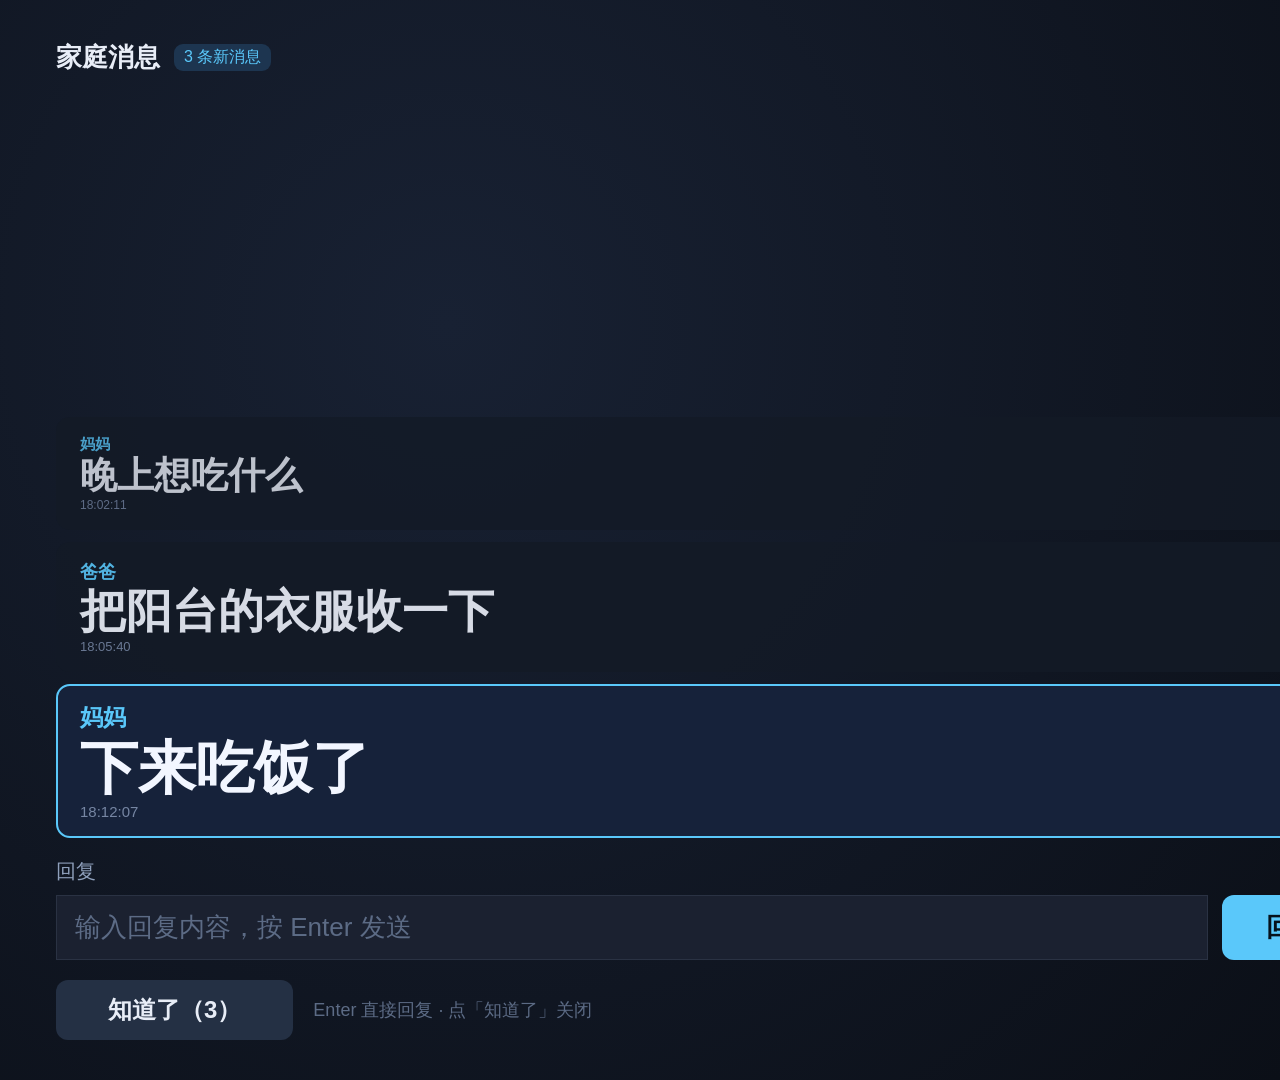
==== docs/mockup-agent-popup.html @ 02360a9e "v0.2.0 双向对话：PC 弹窗回复 + 消息堆叠 + 历史弹幕流 服务端 - messages 表新增 sender_kind / sender_device_id，老库启动自动 ALTER TA" ====
<!DOCTYPE html>
<html lang="zh-CN">
<head>
<meta charset="utf-8">
<title>Family Agent 弹窗 · 消息堆叠 + 弹幕对话</title>
<style>
  /* 按 PopupWindow.xaml 的比例/配色/字号规则 1:1 复刻，用于预览弹窗外观。
     真实的 Windows 端是 WPF 渲染，这里给出等价的 HTML 预览。 */
  *{box-sizing:border-box;margin:0;padding:0}
  body{width:1920px;height:1080px;overflow:hidden;
       font-family:"Microsoft YaHei","PingFang SC","Segoe UI",sans-serif;
       background:radial-gradient(circle at 35% 30%, #182133 0%, #0B0F17 100%);
       color:#E8EDF7;display:flex}

  /* ── 左栏 73% ── */
  .left{width:73%;padding:40px 40px 40px 56px;display:flex;flex-direction:column}

  .head{display:flex;align-items:center;gap:14px;margin-bottom:16px}
  .head .t{font-size:26px;font-weight:600}
  .badge{background:#1D3550;color:#5AC8FA;font-size:16px;
         border-radius:9px;padding:3px 10px}

  .stack{flex:1;display:flex;flex-direction:column;justify-content:flex-end;
         gap:12px;overflow:hidden}
  .card{border-radius:14px;padding:16px 22px;background:#131A26;
        border:2px solid transparent}
  .card .who{color:#5AC8FA;font-weight:600}
  .card .msg{color:#F2F6FF;font-weight:700;line-height:1.2}
  .card .at{color:#7686A3}

  /* 最新一条最大最亮；往上逐级 ×0.80 */
  .card.newest{background:#16223A;border-color:#5AC8FA;opacity:1}
  .card.d1{opacity:.88}
  .card.d2{opacity:.76}

  .reply-label{font-size:20px;color:#8FA0BC;margin:20px 0 10px}
  .reply-row{display:flex;gap:14px;align-items:stretch}
  .reply-box{flex:1;font-size:26px;padding:14px 18px;background:#1B2130;
             border:1px solid #2A3243;color:#5C6B85;display:flex;align-items:center}
  .btn-reply{font-size:26px;font-weight:600;color:#06121C;background:#5AC8FA;
             border-radius:12px;padding:0 44px;display:flex;align-items:center}

  .bottom{display:flex;align-items:center;margin-top:20px}
  .btn-ok{font-size:24px;font-weight:600;color:#E8EDF7;background:#243044;
          border-radius:12px;padding:14px 52px}
  .hint{font-size:18px;color:#5C6B85;margin-left:20px}

  /* ── 右栏 27%：弹幕式对话流 ──────────────────────────
     无面板、无卡片、无滚动条，文字往上流，顶部渐隐 */
  .danmaku{width:27%;padding:40px 40px 40px 8px;display:flex;flex-direction:column;
           justify-content:flex-end;overflow:hidden;opacity:.95;
           -webkit-mask-image:linear-gradient(to bottom,
             rgba(0,0,0,0) 0%, rgba(0,0,0,.4) 10%, #000 42%, #000 100%);
           mask-image:linear-gradient(to bottom,
             rgba(0,0,0,0) 0%, rgba(0,0,0,.4) 10%, #000 42%, #000 100%);}
  .dm{margin-bottom:18px}
  .dm .h{font-size:15px;font-weight:600;color:#4FA9D6}
  .dm.out .h{color:#C9A24D}
  .dm .c{font-size:21px;color:#D7E1F2;line-height:1.29;margin-top:3px}
</style>
</head>
<body>

  <div class="left">
    <div class="head">
      <span class="t">家庭消息</span>
      <span class="badge">3 条新消息</span>
    </div>

    <!-- 最早发的在最上面 → 最晚发的最下面 -->
    <div class="stack">
      <div class="card d2">
        <div class="who" style="font-size:15px">妈妈</div>
        <div class="msg" style="font-size:37px">晚上想吃什么</div>
        <div class="at" style="font-size:12px">18:02:11</div>
      </div>

      <div class="card d1">
        <div class="who" style="font-size:18px">爸爸</div>
        <div class="msg" style="font-size:46px">把阳台的衣服收一下</div>
        <div class="at" style="font-size:13px">18:05:40</div>
      </div>

      <div class="card newest">
        <div class="who" style="font-size:23px">妈妈</div>
        <div class="msg" style="font-size:58px">下来吃饭了</div>
        <div class="at" style="font-size:15px">18:12:07</div>
      </div>
    </div>

    <div class="reply-label">回复</div>
    <div class="reply-row">
      <div class="reply-box">输入回复内容，按 Enter 发送</div>
      <div class="btn-reply">回复</div>
    </div>

    <div class="bottom">
      <div class="btn-ok">知道了（3）</div>
      <div class="hint">Enter 直接回复 · 点「知道了」关闭</div>
    </div>
  </div>

  <!-- 弹幕流：旧的往上淡出 -->
  <div class="danmaku">
    <div class="dm"><div class="h">妈妈 · 17:38</div><div class="c">今晚几点回来</div></div>
    <div class="dm out"><div class="h">我 · 17:39</div><div class="c">大概七点</div></div>
    <div class="dm"><div class="h">妈妈 · 17:40</div><div class="c">路上买袋米</div></div>
    <div class="dm out"><div class="h">我 · 17:41</div><div class="c">好</div></div>
    <div class="dm"><div class="h">爸爸 · 17:52</div><div class="c">把路由器重启一下</div></div>
    <div class="dm out"><div class="h">我 · 17:54</div><div class="c">已经重启了</div></div>
    <div class="dm"><div class="h">妈妈 · 18:02</div><div class="c">晚上想吃什么</div></div>
    <div class="dm out"><div class="h">我 · 18:03</div><div class="c">随便，你做什么我吃什么</div></div>
    <div class="dm"><div class="h">爸爸 · 18:05</div><div class="c">把阳台的衣服收一下</div></div>
    <div class="dm out"><div class="h">我 · 18:06</div><div class="c">马上去</div></div>
    <div class="dm"><div class="h">妈妈 · 18:11</div><div class="c">快递放门口了</div></div>
    <div class="dm"><div class="h">妈妈 · 18:12</div><div class="c">下来吃饭了</div></div>
  </div>

</body>
</html>
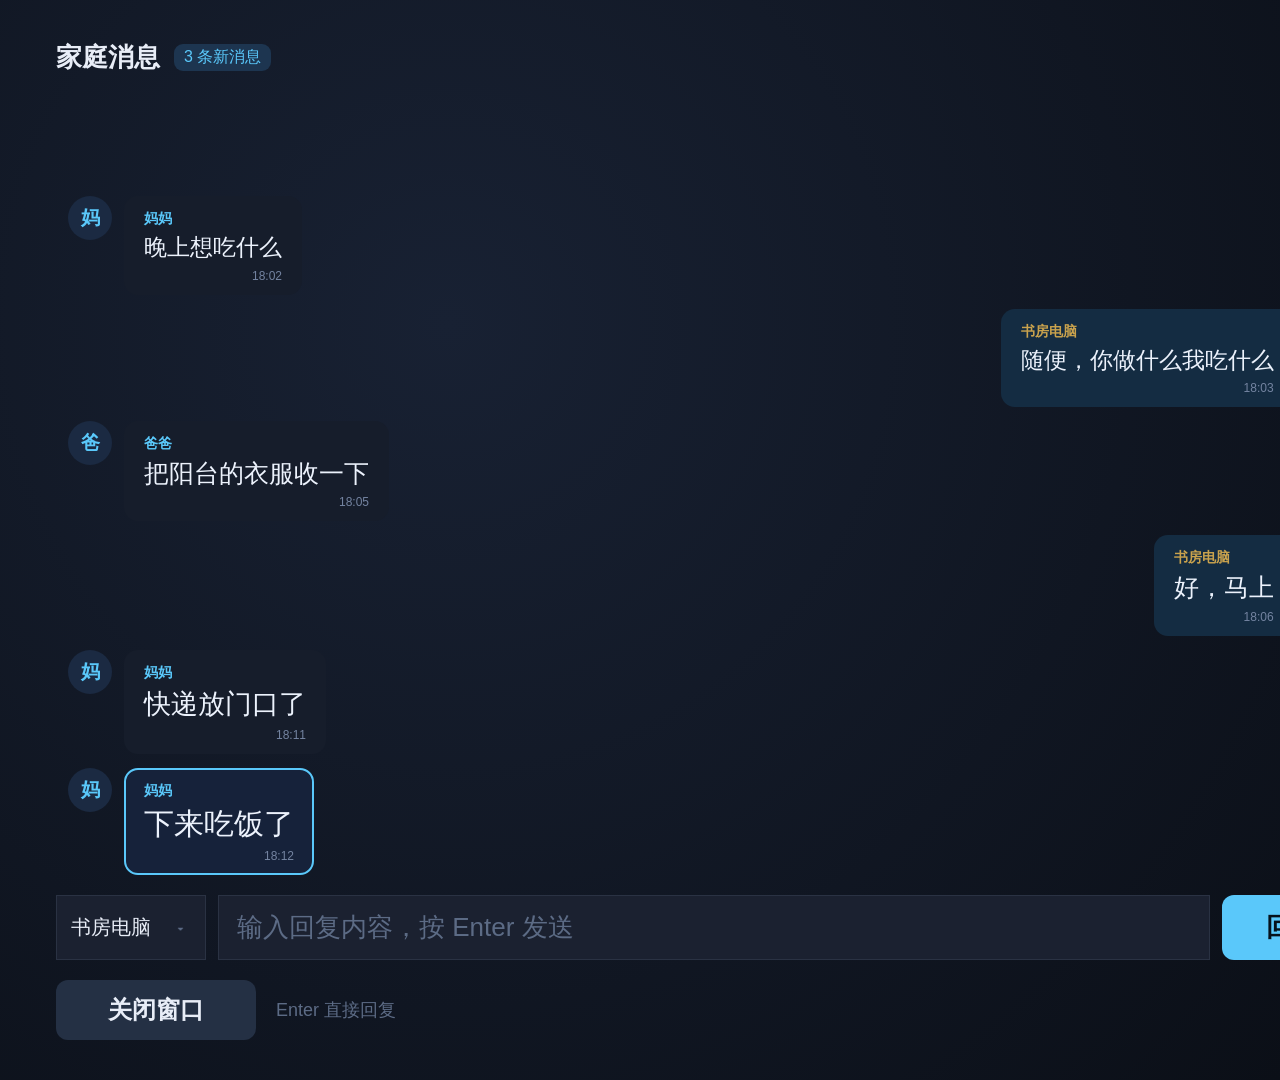
==== commit 21b1f107: "v0.3.0 PC 端聊天式对话 + 昵称本地化 + 修传出静默失败 PC Agent - 弹窗主区域改为聊天式：网页发来的靠左、本机回复的靠右，带头像与圆角气泡；   重开窗口时用服务端历史铺满，能" ====
--- a/docs/mockup-agent-popup.html
+++ b/docs/mockup-agent-popup.html
@@ -2,17 +2,17 @@
 <html lang="zh-CN">
 <head>
 <meta charset="utf-8">
-<title>Family Agent 弹窗 · 消息堆叠 + 弹幕对话</title>
+<title>Family Agent 弹窗 · 聊天式对话</title>
 <style>
   /* 按 PopupWindow.xaml 的比例/配色/字号规则 1:1 复刻，用于预览弹窗外观。
-     真实的 Windows 端是 WPF 渲染，这里给出等价的 HTML 预览。 */
+     真实 Windows 端是 WPF 渲染，这里给出等价的 HTML 预览。 */
   *{box-sizing:border-box;margin:0;padding:0}
   body{width:1920px;height:1080px;overflow:hidden;
        font-family:"Microsoft YaHei","PingFang SC","Segoe UI",sans-serif;
        background:radial-gradient(circle at 35% 30%, #182133 0%, #0B0F17 100%);
        color:#E8EDF7;display:flex}
 
-  /* ── 左栏 73% ── */
+  /* ── 左栏 73%：聊天式主对话区 ── */
   .left{width:73%;padding:40px 40px 40px 56px;display:flex;flex-direction:column}
 
   .head{display:flex;align-items:center;gap:14px;margin-bottom:16px}
@@ -20,21 +20,33 @@
   .badge{background:#1D3550;color:#5AC8FA;font-size:16px;
          border-radius:9px;padding:3px 10px}
 
-  .stack{flex:1;display:flex;flex-direction:column;justify-content:flex-end;
-         gap:12px;overflow:hidden}
-  .card{border-radius:14px;padding:16px 22px;background:#131A26;
-        border:2px solid transparent}
-  .card .who{color:#5AC8FA;font-weight:600}
-  .card .msg{color:#F2F6FF;font-weight:700;line-height:1.2}
-  .card .at{color:#7686A3}
+  .thread{flex:1;display:flex;flex-direction:column;justify-content:flex-end;
+          gap:14px;overflow:hidden}
 
-  /* 最新一条最大最亮；往上逐级 ×0.80 */
-  .card.newest{background:#16223A;border-color:#5AC8FA;opacity:1}
-  .card.d1{opacity:.88}
-  .card.d2{opacity:.76}
+  .row{display:flex;align-items:flex-start;max-width:100%}
+  .row.in{justify-content:flex-start}
+  .row.out{justify-content:flex-end}
 
-  .reply-label{font-size:20px;color:#8FA0BC;margin:20px 0 10px}
-  .reply-row{display:flex;gap:14px;align-items:stretch}
+  .avatar{width:44px;height:44px;border-radius:50%;flex:0 0 44px;
+          display:flex;align-items:center;justify-content:center;
+          font-size:19px;font-weight:600;margin:0 12px}
+  .in .avatar{background:#1B2A42;color:#5AC8FA}
+  .out .avatar{background:#243324;color:#C9A24D}
+
+  .bubble{background:#161D2B;border:2px solid transparent;border-radius:14px;
+          padding:12px 18px 10px;max-width:640px}
+  .out .bubble{background:#142C42}
+  .bubble.newest{background:#16223A;border-color:#5AC8FA}
+  .out .bubble.newest{background:#17304A;border-color:#C9A24D}
+
+  .who{font-size:14px;font-weight:600;color:#5AC8FA;margin-bottom:4px}
+  .out .who{color:#C9A24D}
+  .msg{color:#ECF2FC;line-height:1.35}
+  .at{font-size:12px;color:#7484A1;text-align:right;margin-top:5px}
+
+  .reply-row{display:flex;gap:12px;align-items:stretch;margin-top:20px}
+  .name-box{font-size:20px;padding:12px 14px;background:#1B2130;border:1px solid #2A3243;
+            color:#E8EDF7;display:flex;align-items:center;gap:26px;min-width:150px}
   .reply-box{flex:1;font-size:26px;padding:14px 18px;background:#1B2130;
              border:1px solid #2A3243;color:#5C6B85;display:flex;align-items:center}
   .btn-reply{font-size:26px;font-weight:600;color:#06121C;background:#5AC8FA;
@@ -45,8 +57,7 @@
           border-radius:12px;padding:14px 52px}
   .hint{font-size:18px;color:#5C6B85;margin-left:20px}
 
-  /* ── 右栏 27%：弹幕式对话流 ──────────────────────────
-     无面板、无卡片、无滚动条，文字往上流，顶部渐隐 */
+  /* ── 右栏 27%：弹幕式历史流 ── */
   .danmaku{width:27%;padding:40px 40px 40px 8px;display:flex;flex-direction:column;
            justify-content:flex-end;overflow:hidden;opacity:.95;
            -webkit-mask-image:linear-gradient(to bottom,
@@ -67,51 +78,87 @@
       <span class="badge">3 条新消息</span>
     </div>
 
-    <!-- 最早发的在最上面 → 最晚发的最下面 -->
-    <div class="stack">
-      <div class="card d2">
-        <div class="who" style="font-size:15px">妈妈</div>
-        <div class="msg" style="font-size:37px">晚上想吃什么</div>
-        <div class="at" style="font-size:12px">18:02:11</div>
+    <!-- 主对话区：网页发来的靠左，本机回复的靠右，最下面的最新 -->
+    <div class="thread">
+      <div class="row in">
+        <div class="avatar">妈</div>
+        <div class="bubble">
+          <div class="who">妈妈</div>
+          <div class="msg" style="font-size:23px">晚上想吃什么</div>
+          <div class="at">18:02</div>
+        </div>
       </div>
 
-      <div class="card d1">
-        <div class="who" style="font-size:18px">爸爸</div>
-        <div class="msg" style="font-size:46px">把阳台的衣服收一下</div>
-        <div class="at" style="font-size:13px">18:05:40</div>
+      <div class="row out">
+        <div class="bubble">
+          <div class="who">书房电脑</div>
+          <div class="msg" style="font-size:23px">随便，你做什么我吃什么</div>
+          <div class="at">18:03</div>
+        </div>
+        <div class="avatar">书</div>
       </div>
 
-      <div class="card newest">
-        <div class="who" style="font-size:23px">妈妈</div>
-        <div class="msg" style="font-size:58px">下来吃饭了</div>
-        <div class="at" style="font-size:15px">18:12:07</div>
+      <div class="row in">
+        <div class="avatar">爸</div>
+        <div class="bubble">
+          <div class="who">爸爸</div>
+          <div class="msg" style="font-size:25px">把阳台的衣服收一下</div>
+          <div class="at">18:05</div>
+        </div>
+      </div>
+
+      <div class="row out">
+        <div class="bubble">
+          <div class="who">书房电脑</div>
+          <div class="msg" style="font-size:25px">好，马上</div>
+          <div class="at">18:06</div>
+        </div>
+        <div class="avatar">书</div>
+      </div>
+
+      <div class="row in">
+        <div class="avatar">妈</div>
+        <div class="bubble">
+          <div class="who">妈妈</div>
+          <div class="msg" style="font-size:27px">快递放门口了</div>
+          <div class="at">18:11</div>
+        </div>
+      </div>
+
+      <div class="row in">
+        <div class="avatar">妈</div>
+        <div class="bubble newest">
+          <div class="who">妈妈</div>
+          <div class="msg" style="font-size:30px">下来吃饭了</div>
+          <div class="at">18:12</div>
+        </div>
       </div>
     </div>
 
-    <div class="reply-label">回复</div>
+    <!-- 回复区：左边是昵称下拉（本机维护），右边是输入框 -->
     <div class="reply-row">
+      <div class="name-box">书房电脑 <span style="color:#5C6B85;font-size:14px">▾</span></div>
       <div class="reply-box">输入回复内容，按 Enter 发送</div>
       <div class="btn-reply">回复</div>
     </div>
 
     <div class="bottom">
-      <div class="btn-ok">知道了（3）</div>
-      <div class="hint">Enter 直接回复 · 点「知道了」关闭</div>
+      <div class="btn-ok">关闭窗口</div>
+      <div class="hint">Enter 直接回复</div>
     </div>
   </div>
 
-  <!-- 弹幕流：旧的往上淡出 -->
   <div class="danmaku">
     <div class="dm"><div class="h">妈妈 · 17:38</div><div class="c">今晚几点回来</div></div>
-    <div class="dm out"><div class="h">我 · 17:39</div><div class="c">大概七点</div></div>
+    <div class="dm out"><div class="h">书房电脑 · 17:39</div><div class="c">大概七点</div></div>
     <div class="dm"><div class="h">妈妈 · 17:40</div><div class="c">路上买袋米</div></div>
-    <div class="dm out"><div class="h">我 · 17:41</div><div class="c">好</div></div>
+    <div class="dm out"><div class="h">书房电脑 · 17:41</div><div class="c">好</div></div>
     <div class="dm"><div class="h">爸爸 · 17:52</div><div class="c">把路由器重启一下</div></div>
-    <div class="dm out"><div class="h">我 · 17:54</div><div class="c">已经重启了</div></div>
+    <div class="dm out"><div class="h">书房电脑 · 17:54</div><div class="c">已经重启了</div></div>
     <div class="dm"><div class="h">妈妈 · 18:02</div><div class="c">晚上想吃什么</div></div>
-    <div class="dm out"><div class="h">我 · 18:03</div><div class="c">随便，你做什么我吃什么</div></div>
+    <div class="dm out"><div class="h">书房电脑 · 18:03</div><div class="c">随便，你做什么我吃什么</div></div>
     <div class="dm"><div class="h">爸爸 · 18:05</div><div class="c">把阳台的衣服收一下</div></div>
-    <div class="dm out"><div class="h">我 · 18:06</div><div class="c">马上去</div></div>
+    <div class="dm out"><div class="h">书房电脑 · 18:06</div><div class="c">好，马上</div></div>
     <div class="dm"><div class="h">妈妈 · 18:11</div><div class="c">快递放门口了</div></div>
     <div class="dm"><div class="h">妈妈 · 18:12</div><div class="c">下来吃饭了</div></div>
   </div>
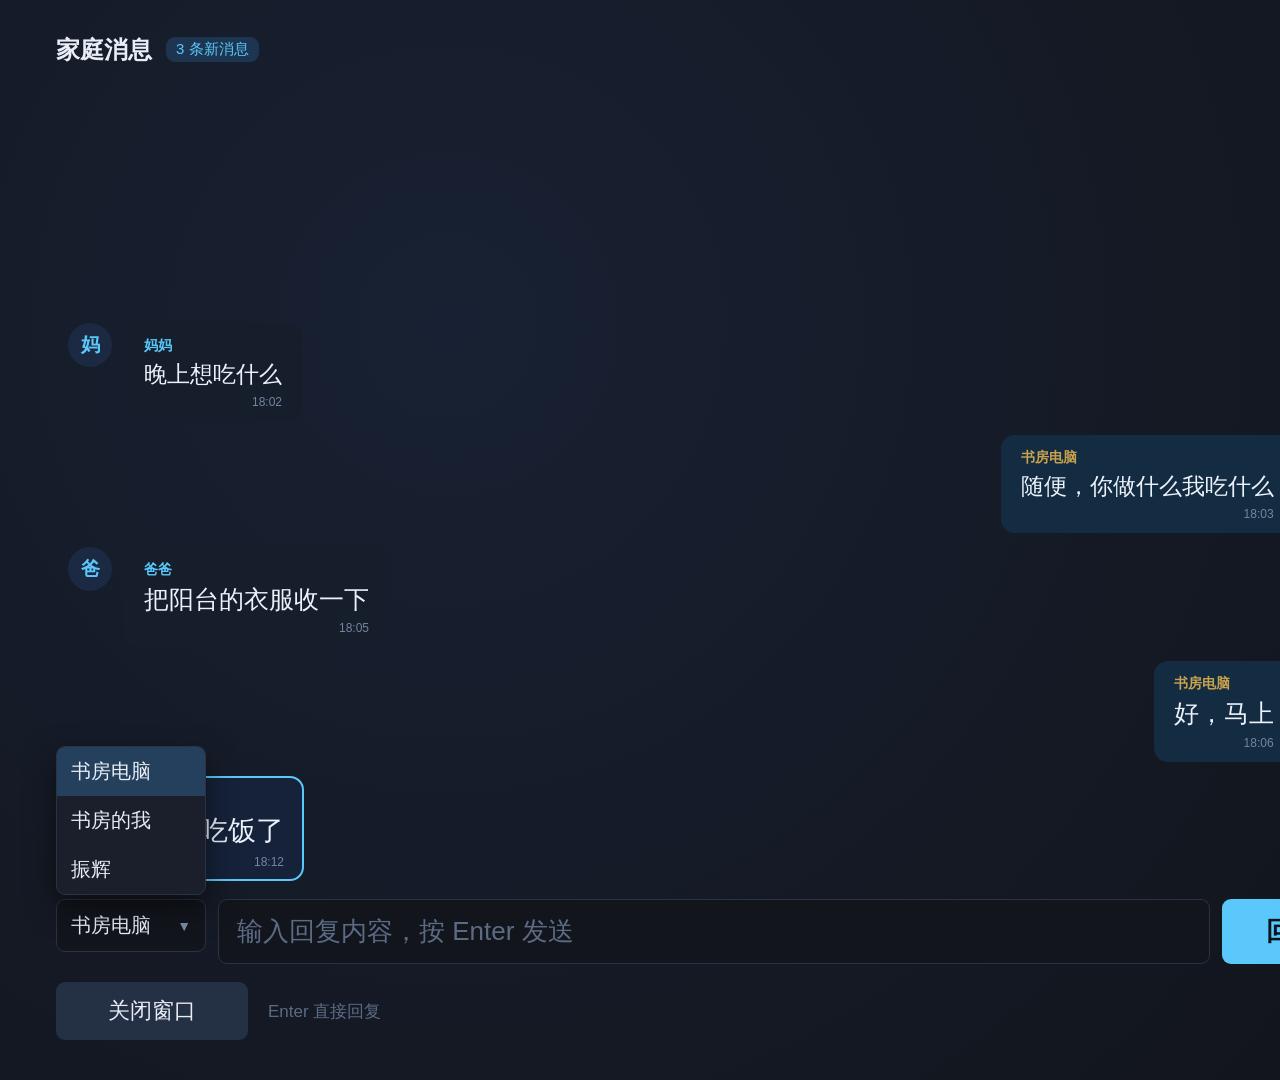
==== commit c4165519: "v0.4.0: 向导去昵称、PC端设置页内嵌、修回复误报未连接、深色下拉、风格统一+移植文档" ====
--- a/docs/mockup-agent-popup.html
+++ b/docs/mockup-agent-popup.html
@@ -2,63 +2,80 @@
 <html lang="zh-CN">
 <head>
 <meta charset="utf-8">
-<title>Family Agent 弹窗 · 聊天式对话</title>
+<title>Family Agent · 消息界面（含展开的昵称下拉）</title>
 <style>
-  /* 按 PopupWindow.xaml 的比例/配色/字号规则 1:1 复刻，用于预览弹窗外观。
-     真实 Windows 端是 WPF 渲染，这里给出等价的 HTML 预览。 */
+  /* 按 PopupWindow.xaml 1:1 复刻，用于预览。真实 Windows 端由 WPF 渲染。 */
   *{box-sizing:border-box;margin:0;padding:0}
   body{width:1920px;height:1080px;overflow:hidden;
        font-family:"Microsoft YaHei","PingFang SC","Segoe UI",sans-serif;
-       background:radial-gradient(circle at 35% 30%, #182133 0%, #0B0F17 100%);
-       color:#E8EDF7;display:flex}
+       background:radial-gradient(circle at 35% 30%, #182133 0%, #12151C 100%);
+       color:#E8EDF7;display:flex;flex-direction:column}
 
-  /* ── 左栏 73%：聊天式主对话区 ── */
-  .left{width:73%;padding:40px 40px 40px 56px;display:flex;flex-direction:column}
+  /* ── 顶部通栏：标题 + 状态 + 设置入口 ── */
+  .topbar{display:flex;align-items:center;justify-content:space-between;
+          padding:30px 40px 0 56px}
+  .topbar .brand{display:flex;align-items:center;gap:14px}
+  .topbar .t{font-size:24px;font-weight:600}
+  .badge{background:#1D3550;color:#5AC8FA;font-size:15px;border-radius:9px;padding:3px 10px}
+  .topbar .right{display:flex;align-items:center;gap:8px}
+  .dot{width:10px;height:10px;border-radius:50%;background:#5DDBA0}
+  .stat{font-size:15px;color:#93A0B8;margin:0 8px 0 0}
+  .btn-set{font-size:15px;color:#E8EDF7;background:#243044;border-radius:9px;
+           padding:10px 18px}
 
-  .head{display:flex;align-items:center;gap:14px;margin-bottom:16px}
-  .head .t{font-size:26px;font-weight:600}
-  .badge{background:#1D3550;color:#5AC8FA;font-size:16px;
-         border-radius:9px;padding:3px 10px}
+  /* ── 主体：73 / 27 ── */
+  .body{flex:1;display:flex;min-height:0}
 
+  .left{width:73%;padding:18px 40px 40px 56px;display:flex;flex-direction:column}
   .thread{flex:1;display:flex;flex-direction:column;justify-content:flex-end;
           gap:14px;overflow:hidden}
 
-  .row{display:flex;align-items:flex-start;max-width:100%}
+  .row{display:flex;align-items:flex-start}
   .row.in{justify-content:flex-start}
   .row.out{justify-content:flex-end}
-
   .avatar{width:44px;height:44px;border-radius:50%;flex:0 0 44px;
           display:flex;align-items:center;justify-content:center;
           font-size:19px;font-weight:600;margin:0 12px}
   .in .avatar{background:#1B2A42;color:#5AC8FA}
-  .out .avatar{background:#243324;color:#C9A24D}
-
+  .out .avatar{background:#332B18;color:#C9A24D}
   .bubble{background:#161D2B;border:2px solid transparent;border-radius:14px;
           padding:12px 18px 10px;max-width:640px}
   .out .bubble{background:#142C42}
   .bubble.newest{background:#16223A;border-color:#5AC8FA}
   .out .bubble.newest{background:#17304A;border-color:#C9A24D}
-
   .who{font-size:14px;font-weight:600;color:#5AC8FA;margin-bottom:4px}
   .out .who{color:#C9A24D}
   .msg{color:#ECF2FC;line-height:1.35}
   .at{font-size:12px;color:#7484A1;text-align:right;margin-top:5px}
 
-  .reply-row{display:flex;gap:12px;align-items:stretch;margin-top:20px}
-  .name-box{font-size:20px;padding:12px 14px;background:#1B2130;border:1px solid #2A3243;
-            color:#E8EDF7;display:flex;align-items:center;gap:26px;min-width:150px}
-  .reply-box{flex:1;font-size:26px;padding:14px 18px;background:#1B2130;
-             border:1px solid #2A3243;color:#5C6B85;display:flex;align-items:center}
+  /* ── 回复区 ── */
+  .reply-row{display:flex;gap:12px;align-items:stretch;margin-top:18px;position:relative}
+
+  /* 昵称下拉：深色底 + 深色浮层（这次修的就是它，以前是纯白看不清） */
+  .combo{position:relative;min-width:150px}
+  .combo-head{font-size:20px;padding:12px 14px;background:#12151C;border:1px solid #2A3243;
+              border-radius:9px;color:#E8EDF7;display:flex;align-items:center;
+              justify-content:space-between;gap:20px}
+  .combo-head .caret{color:#7C8BA6;font-size:14px}
+  .combo-pop{position:absolute;left:0;bottom:calc(100% + 4px);min-width:100%;
+             background:#1A1F2B;border:1px solid #2A3243;border-radius:9px;
+             overflow:hidden;box-shadow:0 12px 30px rgba(0,0,0,.5);z-index:9}
+  .combo-pop div{font-size:20px;color:#E8EDF7;padding:11px 14px}
+  .combo-pop div.sel{background:#24405C}
+  .combo-pop div:hover{background:#2A3B52}
+
+  .reply-box{flex:1;font-size:26px;padding:14px 18px;background:#12151C;
+             border:1px solid #2A3243;border-radius:9px;color:#5C6B85;
+             display:flex;align-items:center}
   .btn-reply{font-size:26px;font-weight:600;color:#06121C;background:#5AC8FA;
-             border-radius:12px;padding:0 44px;display:flex;align-items:center}
+             border-radius:9px;padding:0 44px;display:flex;align-items:center}
 
-  .bottom{display:flex;align-items:center;margin-top:20px}
-  .btn-ok{font-size:24px;font-weight:600;color:#E8EDF7;background:#243044;
-          border-radius:12px;padding:14px 52px}
-  .hint{font-size:18px;color:#5C6B85;margin-left:20px}
+  .bottom{display:flex;align-items:center;margin-top:18px}
+  .btn-ok{font-size:22px;color:#E8EDF7;background:#243044;border-radius:9px;padding:14px 52px}
+  .hint{font-size:17px;color:#5C6B85;margin-left:20px}
 
-  /* ── 右栏 27%：弹幕式历史流 ── */
-  .danmaku{width:27%;padding:40px 40px 40px 8px;display:flex;flex-direction:column;
+  /* ── 右栏弹幕 ── */
+  .danmaku{width:27%;padding:18px 40px 40px 8px;display:flex;flex-direction:column;
            justify-content:flex-end;overflow:hidden;opacity:.95;
            -webkit-mask-image:linear-gradient(to bottom,
              rgba(0,0,0,0) 0%, rgba(0,0,0,.4) 10%, #000 42%, #000 100%);
@@ -67,100 +84,105 @@
   .dm{margin-bottom:18px}
   .dm .h{font-size:15px;font-weight:600;color:#4FA9D6}
   .dm.out .h{color:#C9A24D}
-  .dm .c{font-size:21px;color:#D7E1F2;line-height:1.29;margin-top:3px}
+  .dm .c{font-size:20px;color:#D7E1F2;line-height:1.29;margin-top:3px}
 </style>
 </head>
 <body>
 
-  <div class="left">
-    <div class="head">
+  <div class="topbar">
+    <div class="brand">
       <span class="t">家庭消息</span>
       <span class="badge">3 条新消息</span>
     </div>
+    <div class="right">
+      <span class="dot"></span>
+      <span class="stat">已连接</span>
+      <span class="btn-set">设置</span>
+    </div>
+  </div>
 
-    <!-- 主对话区：网页发来的靠左，本机回复的靠右，最下面的最新 -->
-    <div class="thread">
-      <div class="row in">
-        <div class="avatar">妈</div>
-        <div class="bubble">
-          <div class="who">妈妈</div>
-          <div class="msg" style="font-size:23px">晚上想吃什么</div>
-          <div class="at">18:02</div>
+  <div class="body">
+    <div class="left">
+      <div class="thread">
+        <div class="row in">
+          <div class="avatar">妈</div>
+          <div class="bubble">
+            <div class="who">妈妈</div>
+            <div class="msg" style="font-size:23px">晚上想吃什么</div>
+            <div class="at">18:02</div>
+          </div>
+        </div>
+
+        <div class="row out">
+          <div class="bubble">
+            <div class="who">书房电脑</div>
+            <div class="msg" style="font-size:23px">随便，你做什么我吃什么</div>
+            <div class="at">18:03</div>
+          </div>
+          <div class="avatar">书</div>
+        </div>
+
+        <div class="row in">
+          <div class="avatar">爸</div>
+          <div class="bubble">
+            <div class="who">爸爸</div>
+            <div class="msg" style="font-size:25px">把阳台的衣服收一下</div>
+            <div class="at">18:05</div>
+          </div>
+        </div>
+
+        <div class="row out">
+          <div class="bubble">
+            <div class="who">书房电脑</div>
+            <div class="msg" style="font-size:25px">好，马上</div>
+            <div class="at">18:06</div>
+          </div>
+          <div class="avatar">书</div>
+        </div>
+
+        <div class="row in">
+          <div class="avatar">妈</div>
+          <div class="bubble newest">
+            <div class="who">妈妈</div>
+            <div class="msg" style="font-size:28px">下来吃饭了</div>
+            <div class="at">18:12</div>
+          </div>
         </div>
       </div>
 
-      <div class="row out">
-        <div class="bubble">
-          <div class="who">书房电脑</div>
-          <div class="msg" style="font-size:23px">随便，你做什么我吃什么</div>
-          <div class="at">18:03</div>
+      <div class="reply-row">
+        <!-- 展开状态的下拉浮层，用来展示深色适配结果 -->
+        <div class="combo">
+          <div class="combo-pop">
+            <div class="sel">书房电脑</div>
+            <div>书房的我</div>
+            <div>振辉</div>
+          </div>
+          <div class="combo-head"><span>书房电脑</span><span class="caret">▼</span></div>
         </div>
-        <div class="avatar">书</div>
+        <div class="reply-box">输入回复内容，按 Enter 发送</div>
+        <div class="btn-reply">回复</div>
       </div>
 
-      <div class="row in">
-        <div class="avatar">爸</div>
-        <div class="bubble">
-          <div class="who">爸爸</div>
-          <div class="msg" style="font-size:25px">把阳台的衣服收一下</div>
-          <div class="at">18:05</div>
-        </div>
-      </div>
-
-      <div class="row out">
-        <div class="bubble">
-          <div class="who">书房电脑</div>
-          <div class="msg" style="font-size:25px">好，马上</div>
-          <div class="at">18:06</div>
-        </div>
-        <div class="avatar">书</div>
-      </div>
-
-      <div class="row in">
-        <div class="avatar">妈</div>
-        <div class="bubble">
-          <div class="who">妈妈</div>
-          <div class="msg" style="font-size:27px">快递放门口了</div>
-          <div class="at">18:11</div>
-        </div>
-      </div>
-
-      <div class="row in">
-        <div class="avatar">妈</div>
-        <div class="bubble newest">
-          <div class="who">妈妈</div>
-          <div class="msg" style="font-size:30px">下来吃饭了</div>
-          <div class="at">18:12</div>
-        </div>
+      <div class="bottom">
+        <div class="btn-ok">关闭窗口</div>
+        <div class="hint">Enter 直接回复</div>
       </div>
     </div>
 
-    <!-- 回复区：左边是昵称下拉（本机维护），右边是输入框 -->
-    <div class="reply-row">
-      <div class="name-box">书房电脑 <span style="color:#5C6B85;font-size:14px">▾</span></div>
-      <div class="reply-box">输入回复内容，按 Enter 发送</div>
-      <div class="btn-reply">回复</div>
+    <div class="danmaku">
+      <div class="dm"><div class="h">妈妈 · 17:38</div><div class="c">今晚几点回来</div></div>
+      <div class="dm out"><div class="h">书房电脑 · 17:39</div><div class="c">大概七点</div></div>
+      <div class="dm"><div class="h">妈妈 · 17:40</div><div class="c">路上买袋米</div></div>
+      <div class="dm out"><div class="h">书房电脑 · 17:41</div><div class="c">好</div></div>
+      <div class="dm"><div class="h">爸爸 · 17:52</div><div class="c">把路由器重启一下</div></div>
+      <div class="dm out"><div class="h">书房电脑 · 17:54</div><div class="c">已经重启了</div></div>
+      <div class="dm"><div class="h">妈妈 · 18:02</div><div class="c">晚上想吃什么</div></div>
+      <div class="dm out"><div class="h">书房电脑 · 18:03</div><div class="c">随便，你做什么我吃什么</div></div>
+      <div class="dm"><div class="h">爸爸 · 18:05</div><div class="c">把阳台的衣服收一下</div></div>
+      <div class="dm out"><div class="h">书房电脑 · 18:06</div><div class="c">好，马上</div></div>
+      <div class="dm"><div class="h">妈妈 · 18:12</div><div class="c">下来吃饭了</div></div>
     </div>
-
-    <div class="bottom">
-      <div class="btn-ok">关闭窗口</div>
-      <div class="hint">Enter 直接回复</div>
-    </div>
-  </div>
-
-  <div class="danmaku">
-    <div class="dm"><div class="h">妈妈 · 17:38</div><div class="c">今晚几点回来</div></div>
-    <div class="dm out"><div class="h">书房电脑 · 17:39</div><div class="c">大概七点</div></div>
-    <div class="dm"><div class="h">妈妈 · 17:40</div><div class="c">路上买袋米</div></div>
-    <div class="dm out"><div class="h">书房电脑 · 17:41</div><div class="c">好</div></div>
-    <div class="dm"><div class="h">爸爸 · 17:52</div><div class="c">把路由器重启一下</div></div>
-    <div class="dm out"><div class="h">书房电脑 · 17:54</div><div class="c">已经重启了</div></div>
-    <div class="dm"><div class="h">妈妈 · 18:02</div><div class="c">晚上想吃什么</div></div>
-    <div class="dm out"><div class="h">书房电脑 · 18:03</div><div class="c">随便，你做什么我吃什么</div></div>
-    <div class="dm"><div class="h">爸爸 · 18:05</div><div class="c">把阳台的衣服收一下</div></div>
-    <div class="dm out"><div class="h">书房电脑 · 18:06</div><div class="c">好，马上</div></div>
-    <div class="dm"><div class="h">妈妈 · 18:11</div><div class="c">快递放门口了</div></div>
-    <div class="dm"><div class="h">妈妈 · 18:12</div><div class="c">下来吃饭了</div></div>
   </div>
 
 </body>
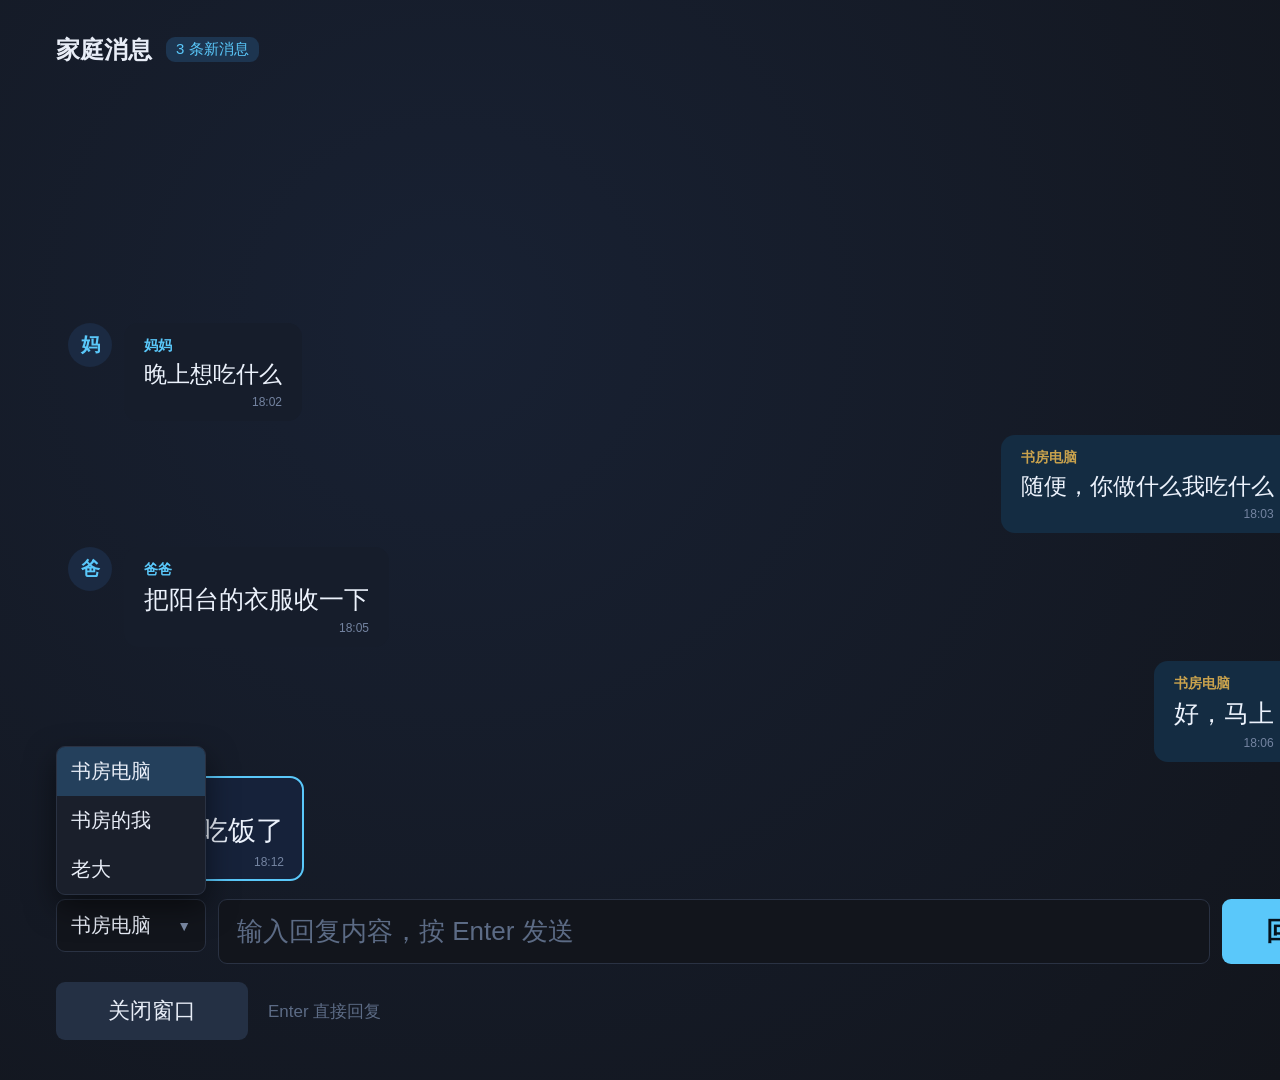
==== commit d879d2c2: "v0.4.0: 向导去昵称、PC端设置页内嵌、修回复误报未连接、深色下拉、风格统一+移植文档" ====
--- a/docs/mockup-agent-popup.html
+++ b/docs/mockup-agent-popup.html
@@ -156,7 +156,7 @@
           <div class="combo-pop">
             <div class="sel">书房电脑</div>
             <div>书房的我</div>
-            <div>振辉</div>
+            <div>老大</div>
           </div>
           <div class="combo-head"><span>书房电脑</span><span class="caret">▼</span></div>
         </div>
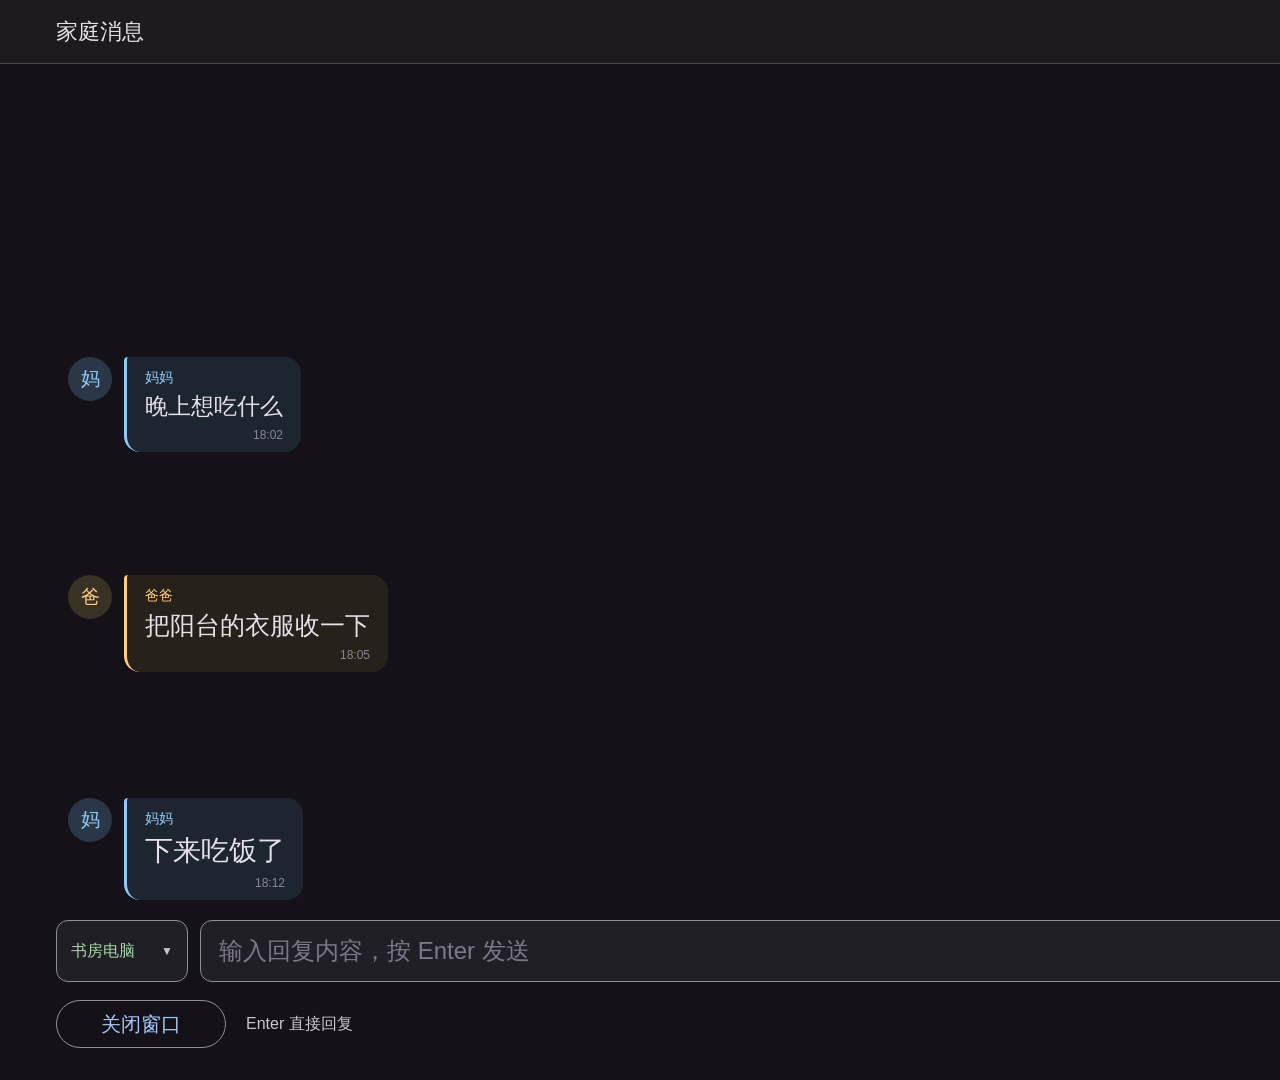
==== commit 2b92982f: "v0.5.0: 两端改 Material Design 3、8 套配色可切换、PC 端去掉右侧弹幕、MD 滚动条、昵称色按昵称分配" ====
--- a/docs/mockup-agent-popup.html
+++ b/docs/mockup-agent-popup.html
@@ -2,186 +2,144 @@
 <html lang="zh-CN">
 <head>
 <meta charset="utf-8">
-<title>Family Agent · 消息界面（含展开的昵称下拉）</title>
+<title>Family Agent · 消息界面（MD3）</title>
 <style>
-  /* 按 PopupWindow.xaml 1:1 复刻，用于预览。真实 Windows 端由 WPF 渲染。 */
+  /* 按 PopupWindow.xaml 1:1 复刻（Material Design 3 暗色）。真实 PC 端由 WPF 渲染。 */
   *{box-sizing:border-box;margin:0;padding:0}
-  body{width:1920px;height:1080px;overflow:hidden;
-       font-family:"Microsoft YaHei","PingFang SC","Segoe UI",sans-serif;
-       background:radial-gradient(circle at 35% 30%, #182133 0%, #12151C 100%);
-       color:#E8EDF7;display:flex;flex-direction:column}
+  :root{
+    --surface:#141218; --surface-low:#1D1B20; --surface-c:#211F26;
+    --surface-high:#2B2930; --surface-highest:#36343B;
+    --on-surface:#E6E0E9; --on-variant:#CAC4D0;
+    --outline:#938F99; --outline-variant:#49454F;
+    --primary:#A8C7FA; --primary-c:#0842A0; --on-primary-c:#D3E3FD; --on-primary:#0B1020;
+    --ok:#A5D6A7; --bad:#EF9A9A;
+  }
+  body{width:1920px;height:1080px;overflow:hidden;display:flex;flex-direction:column;
+       font-family:Roboto,"Microsoft YaHei","PingFang SC","Segoe UI",sans-serif;
+       background:var(--surface);color:var(--on-surface);-webkit-font-smoothing:antialiased}
 
-  /* ── 顶部通栏：标题 + 状态 + 设置入口 ── */
-  .topbar{display:flex;align-items:center;justify-content:space-between;
-          padding:30px 40px 0 56px}
-  .topbar .brand{display:flex;align-items:center;gap:14px}
-  .topbar .t{font-size:24px;font-weight:600}
-  .badge{background:#1D3550;color:#5AC8FA;font-size:15px;border-radius:9px;padding:3px 10px}
-  .topbar .right{display:flex;align-items:center;gap:8px}
-  .dot{width:10px;height:10px;border-radius:50%;background:#5DDBA0}
-  .stat{font-size:15px;color:#93A0B8;margin:0 8px 0 0}
-  .btn-set{font-size:15px;color:#E8EDF7;background:#243044;border-radius:9px;
-           padding:10px 18px}
+  /* ── 顶部应用栏 ── */
+  .appbar{height:64px;flex:0 0 64px;display:flex;align-items:center;
+          background:var(--surface-low);border-bottom:1px solid var(--outline-variant);
+          padding:0 32px 0 56px}
+  .appbar .title{font-size:22px;font-weight:400}
+  .appbar .right{margin-left:auto;display:flex;align-items:center;gap:8px}
+  .dot{width:10px;height:10px;border-radius:50%;background:var(--ok)}
+  .stat{font-size:12px;color:var(--on-variant);margin-right:12px}
+  .iconbtn{width:40px;height:40px;border-radius:999px;display:flex;
+           align-items:center;justify-content:center;color:var(--on-variant)}
 
-  /* ── 主体：73 / 27 ── */
-  .body{flex:1;display:flex;min-height:0}
-
-  .left{width:73%;padding:18px 40px 40px 56px;display:flex;flex-direction:column}
+  /* ── 消息区（右侧弹幕已移除）── */
   .thread{flex:1;display:flex;flex-direction:column;justify-content:flex-end;
-          gap:14px;overflow:hidden}
+          gap:14px;overflow:hidden;padding:20px 40px 0 56px}
 
   .row{display:flex;align-items:flex-start}
   .row.in{justify-content:flex-start}
   .row.out{justify-content:flex-end}
   .avatar{width:44px;height:44px;border-radius:50%;flex:0 0 44px;
           display:flex;align-items:center;justify-content:center;
-          font-size:19px;font-weight:600;margin:0 12px}
-  .in .avatar{background:#1B2A42;color:#5AC8FA}
-  .out .avatar{background:#332B18;color:#C9A24D}
-  .bubble{background:#161D2B;border:2px solid transparent;border-radius:14px;
-          padding:12px 18px 10px;max-width:640px}
-  .out .bubble{background:#142C42}
-  .bubble.newest{background:#16223A;border-color:#5AC8FA}
-  .out .bubble.newest{background:#17304A;border-color:#C9A24D}
-  .who{font-size:14px;font-weight:600;color:#5AC8FA;margin-bottom:4px}
-  .out .who{color:#C9A24D}
-  .msg{color:#ECF2FC;line-height:1.35}
-  .at{font-size:12px;color:#7484A1;text-align:right;margin-top:5px}
+          font-size:19px;font-weight:500;margin:0 12px}
+
+  .bubble{padding:12px 18px 10px;max-width:660px;border-radius:16px}
+  .row.in  .bubble{border-top-left-radius:4px;  border-left:3px solid var(--nick)}
+  .row.out .bubble{border-top-right-radius:4px; border-right:3px solid var(--nick)}
+  .who{font-size:14px;font-weight:500;color:var(--nick);margin-bottom:4px}
+  .msg{color:var(--on-surface);line-height:1.35}
+  .at{font-size:12px;color:#8B8695;text-align:right;margin-top:6px}
 
   /* ── 回复区 ── */
-  .reply-row{display:flex;gap:12px;align-items:stretch;margin-top:18px;position:relative}
-
-  /* 昵称下拉：深色底 + 深色浮层（这次修的就是它，以前是纯白看不清） */
-  .combo{position:relative;min-width:150px}
-  .combo-head{font-size:20px;padding:12px 14px;background:#12151C;border:1px solid #2A3243;
-              border-radius:9px;color:#E8EDF7;display:flex;align-items:center;
-              justify-content:space-between;gap:20px}
-  .combo-head .caret{color:#7C8BA6;font-size:14px}
-  .combo-pop{position:absolute;left:0;bottom:calc(100% + 4px);min-width:100%;
-             background:#1A1F2B;border:1px solid #2A3243;border-radius:9px;
-             overflow:hidden;box-shadow:0 12px 30px rgba(0,0,0,.5);z-index:9}
-  .combo-pop div{font-size:20px;color:#E8EDF7;padding:11px 14px}
-  .combo-pop div.sel{background:#24405C}
-  .combo-pop div:hover{background:#2A3B52}
-
-  .reply-box{flex:1;font-size:26px;padding:14px 18px;background:#12151C;
-             border:1px solid #2A3243;border-radius:9px;color:#5C6B85;
-             display:flex;align-items:center}
-  .btn-reply{font-size:26px;font-weight:600;color:#06121C;background:#5AC8FA;
-             border-radius:9px;padding:0 44px;display:flex;align-items:center}
-
+  .replyarea{flex:0 0 auto;padding:20px 40px 32px 56px}
+  .replyrow{display:flex;gap:12px;align-items:stretch}
+  .combo{display:flex;align-items:center;justify-content:space-between;gap:10px;
+         min-width:132px;padding:10px 14px;border-radius:12px;
+         background:var(--surface-c);border:1px solid var(--outline);font-size:16px}
+  .combo .caret{color:var(--on-variant);font-size:12px}
+  .inbox{flex:1;display:flex;align-items:center;padding:14px 18px;border-radius:12px;
+         background:var(--surface-c);border:1px solid var(--outline);
+         font-size:24px;color:#7d7887}
+  .send{display:flex;align-items:center;justify-content:center;padding:0 40px;
+        border-radius:999px;background:var(--primary);color:var(--on-primary);
+        font-size:20px;font-weight:500}
   .bottom{display:flex;align-items:center;margin-top:18px}
-  .btn-ok{font-size:22px;color:#E8EDF7;background:#243044;border-radius:9px;padding:14px 52px}
-  .hint{font-size:17px;color:#5C6B85;margin-left:20px}
-
-  /* ── 右栏弹幕 ── */
-  .danmaku{width:27%;padding:18px 40px 40px 8px;display:flex;flex-direction:column;
-           justify-content:flex-end;overflow:hidden;opacity:.95;
-           -webkit-mask-image:linear-gradient(to bottom,
-             rgba(0,0,0,0) 0%, rgba(0,0,0,.4) 10%, #000 42%, #000 100%);
-           mask-image:linear-gradient(to bottom,
-             rgba(0,0,0,0) 0%, rgba(0,0,0,.4) 10%, #000 42%, #000 100%);}
-  .dm{margin-bottom:18px}
-  .dm .h{font-size:15px;font-weight:600;color:#4FA9D6}
-  .dm.out .h{color:#C9A24D}
-  .dm .c{font-size:20px;color:#D7E1F2;line-height:1.29;margin-top:3px}
+  .ok{display:flex;align-items:center;justify-content:center;height:48px;padding:0 44px;
+      border-radius:999px;border:1px solid var(--outline);color:var(--primary);font-size:20px}
+  .hint{font-size:16px;color:var(--on-variant);margin-left:20px}
 </style>
 </head>
 <body>
 
-  <div class="topbar">
-    <div class="brand">
-      <span class="t">家庭消息</span>
-      <span class="badge">3 条新消息</span>
-    </div>
+  <div class="appbar">
+    <span class="title">家庭消息</span>
     <div class="right">
       <span class="dot"></span>
       <span class="stat">已连接</span>
-      <span class="btn-set">设置</span>
+      <span class="iconbtn">
+        <svg width="22" height="22" viewBox="0 0 24 24" fill="currentColor"><path d="M3 17v2h6v-2H3zM3 5v2h10V5H3zm10 16v-2h8v-2h-8v-2h-2v6h2zM7 9v2H3v2h4v2h2V9H7zm14 4v-2H11v2h10zm-6-4h2V7h4V5h-4V3h-2v6z"/></svg>
+      </span>
     </div>
   </div>
 
-  <div class="body">
-    <div class="left">
-      <div class="thread">
-        <div class="row in">
-          <div class="avatar">妈</div>
-          <div class="bubble">
-            <div class="who">妈妈</div>
-            <div class="msg" style="font-size:23px">晚上想吃什么</div>
-            <div class="at">18:02</div>
-          </div>
-        </div>
-
-        <div class="row out">
-          <div class="bubble">
-            <div class="who">书房电脑</div>
-            <div class="msg" style="font-size:23px">随便，你做什么我吃什么</div>
-            <div class="at">18:03</div>
-          </div>
-          <div class="avatar">书</div>
-        </div>
-
-        <div class="row in">
-          <div class="avatar">爸</div>
-          <div class="bubble">
-            <div class="who">爸爸</div>
-            <div class="msg" style="font-size:25px">把阳台的衣服收一下</div>
-            <div class="at">18:05</div>
-          </div>
-        </div>
-
-        <div class="row out">
-          <div class="bubble">
-            <div class="who">书房电脑</div>
-            <div class="msg" style="font-size:25px">好，马上</div>
-            <div class="at">18:06</div>
-          </div>
-          <div class="avatar">书</div>
-        </div>
-
-        <div class="row in">
-          <div class="avatar">妈</div>
-          <div class="bubble newest">
-            <div class="who">妈妈</div>
-            <div class="msg" style="font-size:28px">下来吃饭了</div>
-            <div class="at">18:12</div>
-          </div>
-        </div>
-      </div>
-
-      <div class="reply-row">
-        <!-- 展开状态的下拉浮层，用来展示深色适配结果 -->
-        <div class="combo">
-          <div class="combo-pop">
-            <div class="sel">书房电脑</div>
-            <div>书房的我</div>
-            <div>老大</div>
-          </div>
-          <div class="combo-head"><span>书房电脑</span><span class="caret">▼</span></div>
-        </div>
-        <div class="reply-box">输入回复内容，按 Enter 发送</div>
-        <div class="btn-reply">回复</div>
-      </div>
-
-      <div class="bottom">
-        <div class="btn-ok">关闭窗口</div>
-        <div class="hint">Enter 直接回复</div>
+  <div class="thread">
+    <!-- 妈妈：#90CAF9 蓝 -->
+    <div class="row in">
+      <div class="avatar" style="background:#2b3746;color:#90CAF9">妈</div>
+      <div class="bubble" style="--nick:#90CAF9;background:#1c2530">
+        <div class="who">妈妈</div>
+        <div class="msg" style="font-size:23px">晚上想吃什么</div>
+        <div class="at">18:02</div>
       </div>
     </div>
 
-    <div class="danmaku">
-      <div class="dm"><div class="h">妈妈 · 17:38</div><div class="c">今晚几点回来</div></div>
-      <div class="dm out"><div class="h">书房电脑 · 17:39</div><div class="c">大概七点</div></div>
-      <div class="dm"><div class="h">妈妈 · 17:40</div><div class="c">路上买袋米</div></div>
-      <div class="dm out"><div class="h">书房电脑 · 17:41</div><div class="c">好</div></div>
-      <div class="dm"><div class="h">爸爸 · 17:52</div><div class="c">把路由器重启一下</div></div>
-      <div class="dm out"><div class="h">书房电脑 · 17:54</div><div class="c">已经重启了</div></div>
-      <div class="dm"><div class="h">妈妈 · 18:02</div><div class="c">晚上想吃什么</div></div>
-      <div class="dm out"><div class="h">书房电脑 · 18:03</div><div class="c">随便，你做什么我吃什么</div></div>
-      <div class="dm"><div class="h">爸爸 · 18:05</div><div class="c">把阳台的衣服收一下</div></div>
-      <div class="dm out"><div class="h">书房电脑 · 18:06</div><div class="c">好，马上</div></div>
-      <div class="dm"><div class="h">妈妈 · 18:12</div><div class="c">下来吃饭了</div></div>
+    <!-- 书房电脑：#A5D6A7 绿 -->
+    <div class="row out">
+      <div class="bubble" style="--nick:#A5D6A7;background:#1d2721">
+        <div class="who">书房电脑</div>
+        <div class="msg" style="font-size:23px">随便，你做什么我吃什么</div>
+        <div class="at">18:03</div>
+      </div>
+      <div class="avatar" style="background:#2c3a2e;color:#A5D6A7">书</div>
+    </div>
+
+    <!-- 爸爸：#FFCC80 橙 -->
+    <div class="row in">
+      <div class="avatar" style="background:#3a3125;color:#FFCC80">爸</div>
+      <div class="bubble" style="--nick:#FFCC80;background:#26211a">
+        <div class="who">爸爸</div>
+        <div class="msg" style="font-size:25px">把阳台的衣服收一下</div>
+        <div class="at">18:05</div>
+      </div>
+    </div>
+
+    <!-- 书房电脑 -->
+    <div class="row out">
+      <div class="bubble" style="--nick:#A5D6A7;background:#1d2721">
+        <div class="who">书房电脑</div>
+        <div class="msg" style="font-size:25px">好，马上</div>
+        <div class="at">18:06</div>
+      </div>
+      <div class="avatar" style="background:#2c3a2e;color:#A5D6A7">书</div>
+    </div>
+
+    <!-- 妈妈 · 最新 -->
+    <div class="row in">
+      <div class="avatar" style="background:#2b3746;color:#90CAF9">妈</div>
+      <div class="bubble" style="--nick:#90CAF9;background:#1c2530">
+        <div class="who">妈妈</div>
+        <div class="msg" style="font-size:28px">下来吃饭了</div>
+        <div class="at">18:12</div>
+      </div>
+    </div>
+  </div>
+
+  <div class="replyarea">
+    <div class="replyrow">
+      <div class="combo"><span style="color:#A5D6A7">书房电脑</span><span class="caret">▼</span></div>
+      <div class="inbox">输入回复内容，按 Enter 发送</div>
+      <div class="send">回复</div>
+    </div>
+    <div class="bottom">
+      <div class="ok">关闭窗口</div>
+      <div class="hint">Enter 直接回复</div>
     </div>
   </div>
 
